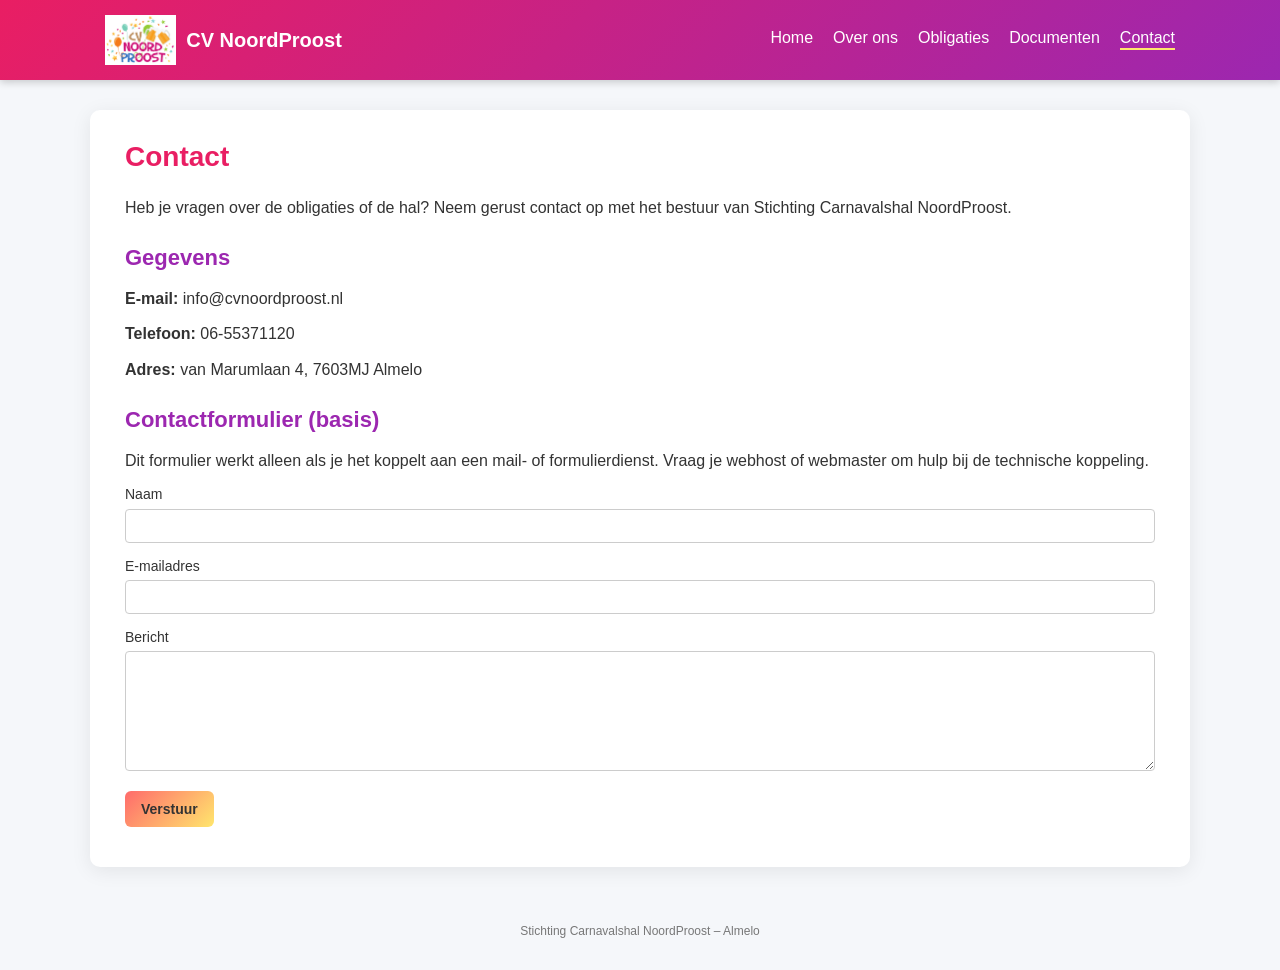
==== contact.html @ 6c17a2ae "Add files via upload" ====
<!DOCTYPE html>
<html lang="nl">
<head>
    <meta charset="UTF-8">
    <title>Contact - CV NoordProost Obligaties</title>
    <link rel="stylesheet" href="style.css">
</head>
<body>
<header>
    <div class="nav-container">
        <div class="logo">
            <img src="logo-groot.jpg" alt="CV NoordProost Logo">
            <span>CV NoordProost</span>
        </div>
        <nav>
            <ul>
                <li><a href="index.html">Home</a></li>
                <li><a href="over.html">Over ons</a></li>
                <li><a href="obligaties.html">Obligaties</a></li>
                <li><a href="documenten.html">Documenten</a></li>
                <li><a href="contact.html" class="active">Contact</a></li>
            </ul>
        </nav>
    </div>
</header>

<div class="main-container">
    <main>
        <h1>Contact</h1>
        <p>Heb je vragen over de obligaties of de hal? Neem gerust contact op met het bestuur van Stichting Carnavalshal NoordProost.</p>

        <h2>Gegevens</h2>
        <p><strong>E-mail:</strong> info@cvnoordproost.nl</p>
        <p><strong>Telefoon:</strong> 06-55371120</p>
        <p><strong>Adres:</strong> van Marumlaan 4, 7603MJ Almelo </p>

        <h2>Contactformulier (basis)</h2>
        <p>Dit formulier werkt alleen als je het koppelt aan een mail- of formulierdienst. Vraag je webhost of webmaster om hulp bij de technische koppeling.</p>

        <form method="post" action="#">
            <div class="form-group">
                <label for="naam">Naam</label>
                <input type="text" id="naam" name="naam">
            </div>
            <div class="form-group">
                <label for="email">E-mailadres</label>
                <input type="email" id="email" name="email">
            </div>
            <div class="form-group">
                <label for="bericht">Bericht</label>
                <textarea id="bericht" name="bericht"></textarea>
            </div>
            <input type="submit" value="Verstuur" class="btn btn-primary">
        </form>
    </main>
</div>

<footer>
    <p>Stichting Carnavalshal NoordProost – Almelo</p>
</footer>
</body>
</html>
---- style.css ----
* {
    margin: 0;
    padding: 0;
    box-sizing: border-box;
}

body {
    font-family: Arial, sans-serif;
    background: #f5f7fa;
    color: #333;
    line-height: 1.6;
}

header {
    background: linear-gradient(135deg, #E91E63 0%, #9C27B0 100%);
    color: white;
    padding: 15px 0;
    box-shadow: 0 2px 8px rgba(0,0,0,0.2);
}

.nav-container {
    max-width: 1100px;
    margin: 0 auto;
    display: flex;
    align-items: center;
    justify-content: space-between;
    padding: 0 15px;
}

.logo {
    display: flex;
    align-items: center;
}

.logo img {
    height: 50px;
    margin-right: 10px;
}

.logo span {
    font-size: 20px;
    font-weight: bold;
}

nav ul {
    list-style: none;
    display: flex;
    gap: 20px;
}

nav a {
    color: white;
    text-decoration: none;
    font-weight: 500;
    padding-bottom: 2px;
}

nav a.active,
nav a:hover {
    border-bottom: 2px solid #FFE66D;
}

.main-container {
    max-width: 1100px;
    margin: 30px auto 40px;
    padding: 0 15px 30px;
    background: white;
    box-shadow: 0 4px 20px rgba(0,0,0,0.08);
    border-radius: 10px;
}

main {
    padding: 25px 20px 10px;
}

h1 {
    font-size: 28px;
    margin-bottom: 15px;
    color: #E91E63;
}

h2 {
    font-size: 22px;
    margin: 20px 0 10px;
    color: #9C27B0;
}

h3 {
    font-size: 18px;
    margin: 15px 0 8px;
}

p {
    margin-bottom: 10px;
}

.highlight {
    background: #fff3cd;
    border-left: 4px solid #ffc107;
    padding: 12px 15px;
    border-radius: 6px;
    margin: 15px 0;
    font-size: 14px;
}

.button-row {
    margin: 20px 0;
    display: flex;
    flex-wrap: wrap;
    gap: 10px;
}

.btn {
    display: inline-block;
    padding: 10px 16px;
    border-radius: 6px;
    text-decoration: none;
    font-weight: 600;
    font-size: 14px;
}

.btn-primary {
    background: linear-gradient(135deg, #FF6B6B 0%, #FFE66D 100%);
    color: #333;
}

.btn-secondary {
    background: #f1f3f5;
    color: #333;
}

ul {
    margin: 5px 0 10px 20px;
}

footer {
    text-align: center;
    font-size: 12px;
    color: #777;
    padding: 15px 0 25px;
}

footer p {
    margin-bottom: 4px;
}

.form-group {
    margin-bottom: 12px;
}

label {
    display: block;
    font-size: 14px;
    margin-bottom: 3px;
}

input[type="text"],
input[type="email"],
textarea {
    width: 100%;
    padding: 8px;
    border-radius: 4px;
    border: 1px solid #ccc;
    font-family: inherit;
    font-size: 14px;
}

textarea {
    min-height: 120px;
}

input[type="submit"] {
    border: none;
    cursor: pointer;
}
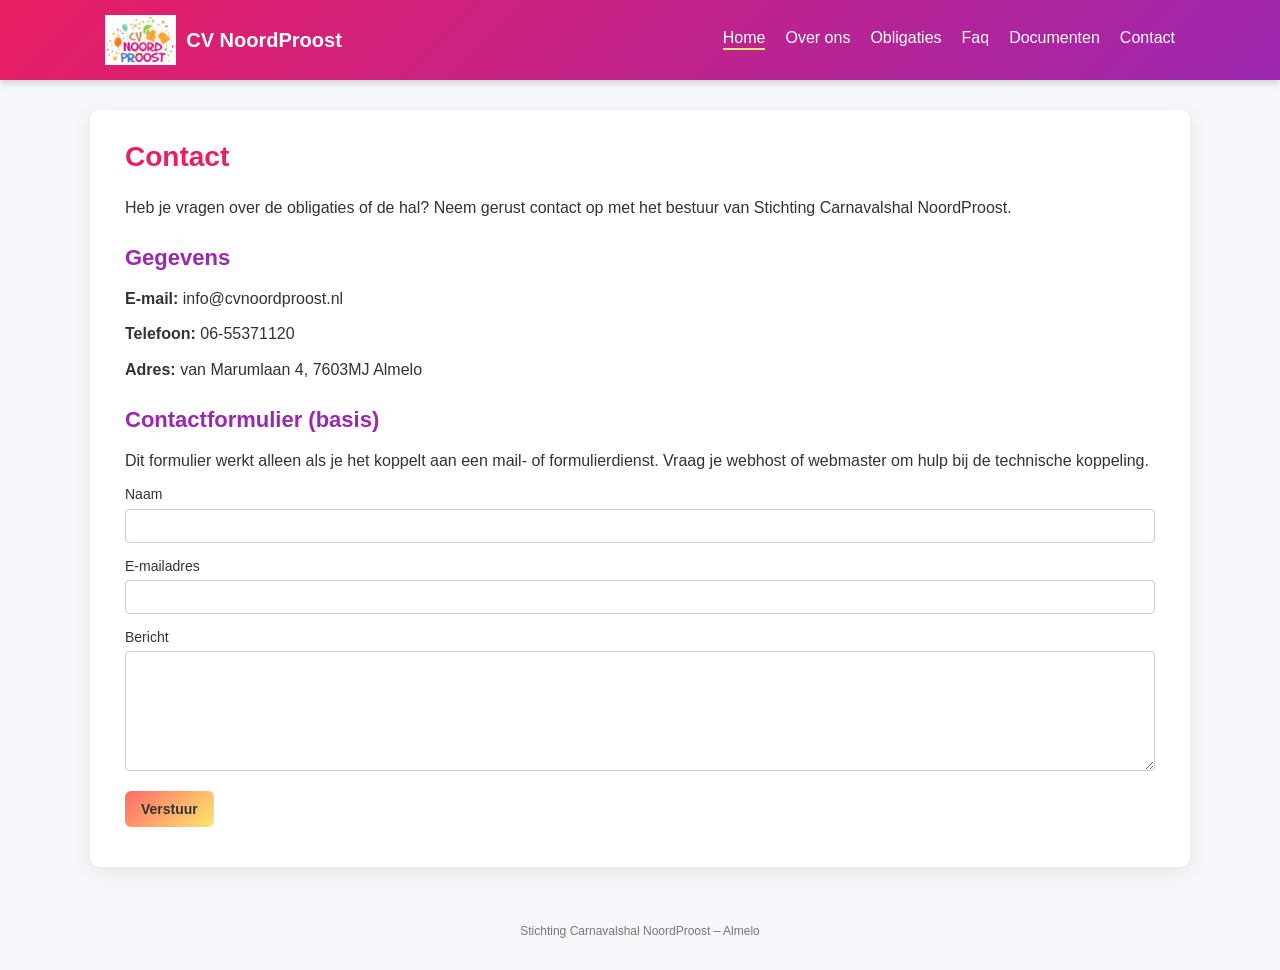
==== commit 3d22e18c: "Update contact.html" ====
--- a/contact.html
+++ b/contact.html
@@ -14,11 +14,12 @@
         </div>
         <nav>
             <ul>
-                <li><a href="index.html">Home</a></li>
+                <li><a href="index.html" class="active">Home</a></li>
                 <li><a href="over.html">Over ons</a></li>
                 <li><a href="obligaties.html">Obligaties</a></li>
+                <li><a href="faq.html">Faq</a></li>
                 <li><a href="documenten.html">Documenten</a></li>
-                <li><a href="contact.html" class="active">Contact</a></li>
+                <li><a href="contact.html">Contact</a></li>
             </ul>
         </nav>
     </div>
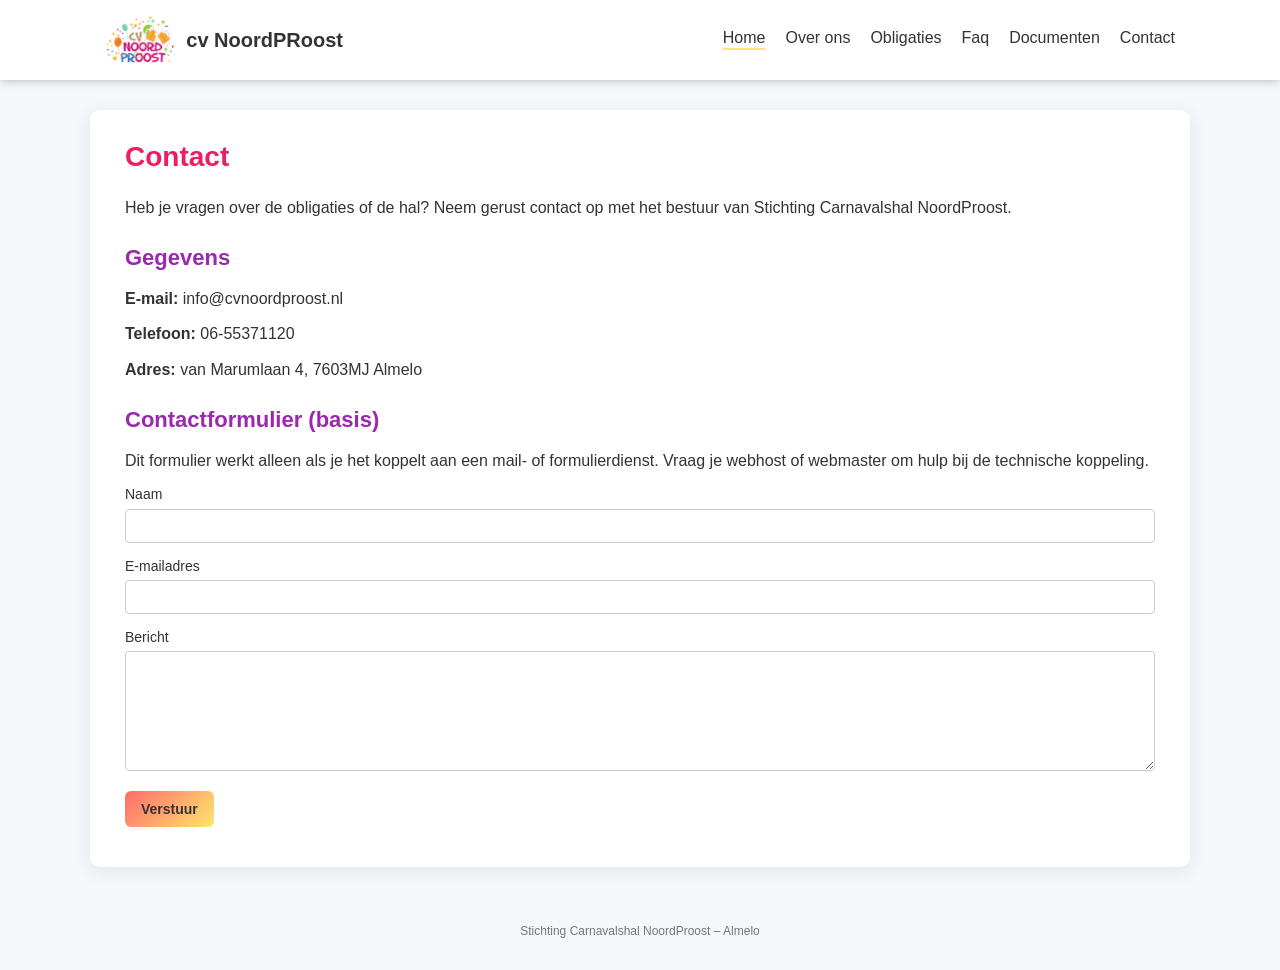
==== commit 050e40d9: "Update contact.html" ====
--- a/contact.html
+++ b/contact.html
@@ -10,7 +10,7 @@
     <div class="nav-container">
         <div class="logo">
             <img src="logo-groot.jpg" alt="CV NoordProost Logo">
-            <span>CV NoordProost</span>
+            <span>cv NoordPRoost</span>
         </div>
         <nav>
             <ul>
--- a/style.css
+++ b/style.css
@@ -12,10 +12,10 @@
 }
 
 header {
-    background: linear-gradient(135deg, #E91E63 0%, #9C27B0 100%);
-    color: white;
-    padding: 15px 0;
-    box-shadow: 0 2px 8px rgba(0,0,0,0.2);
+  background: #ffffff;
+  color: #333;
+  padding: 15px 0;
+  box-shadow: 0 2px 8px rgba(0,0,0,0.2);
 }
 
 .nav-container {
@@ -49,10 +49,10 @@
 }
 
 nav a {
-    color: white;
-    text-decoration: none;
-    font-weight: 500;
-    padding-bottom: 2px;
+  color: #333;
+  text-decoration: none;
+  font-weight: 500;
+  padding-bottom: 2px;
 }
 
 nav a.active,
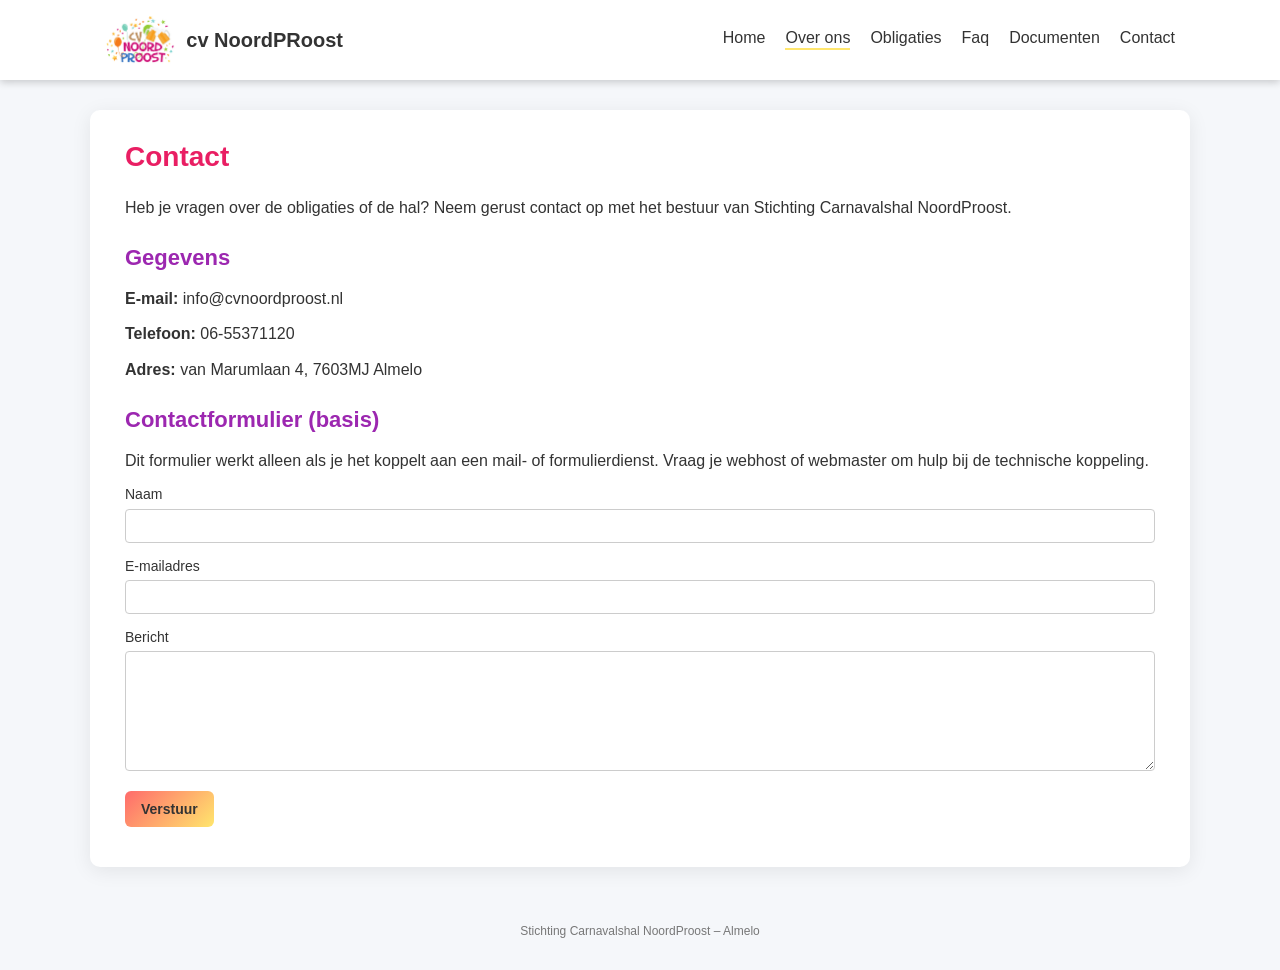
==== commit 146e7f1c: "Update contact.html" ====
--- a/contact.html
+++ b/contact.html
@@ -14,8 +14,8 @@
         </div>
         <nav>
             <ul>
-                <li><a href="index.html" class="active">Home</a></li>
-                <li><a href="over.html">Over ons</a></li>
+                <li><a href="index.html">Home</a></li>
+                <li><a href="over.html" class="active">Over ons</a></li>
                 <li><a href="obligaties.html">Obligaties</a></li>
                 <li><a href="faq.html">Faq</a></li>
                 <li><a href="documenten.html">Documenten</a></li>
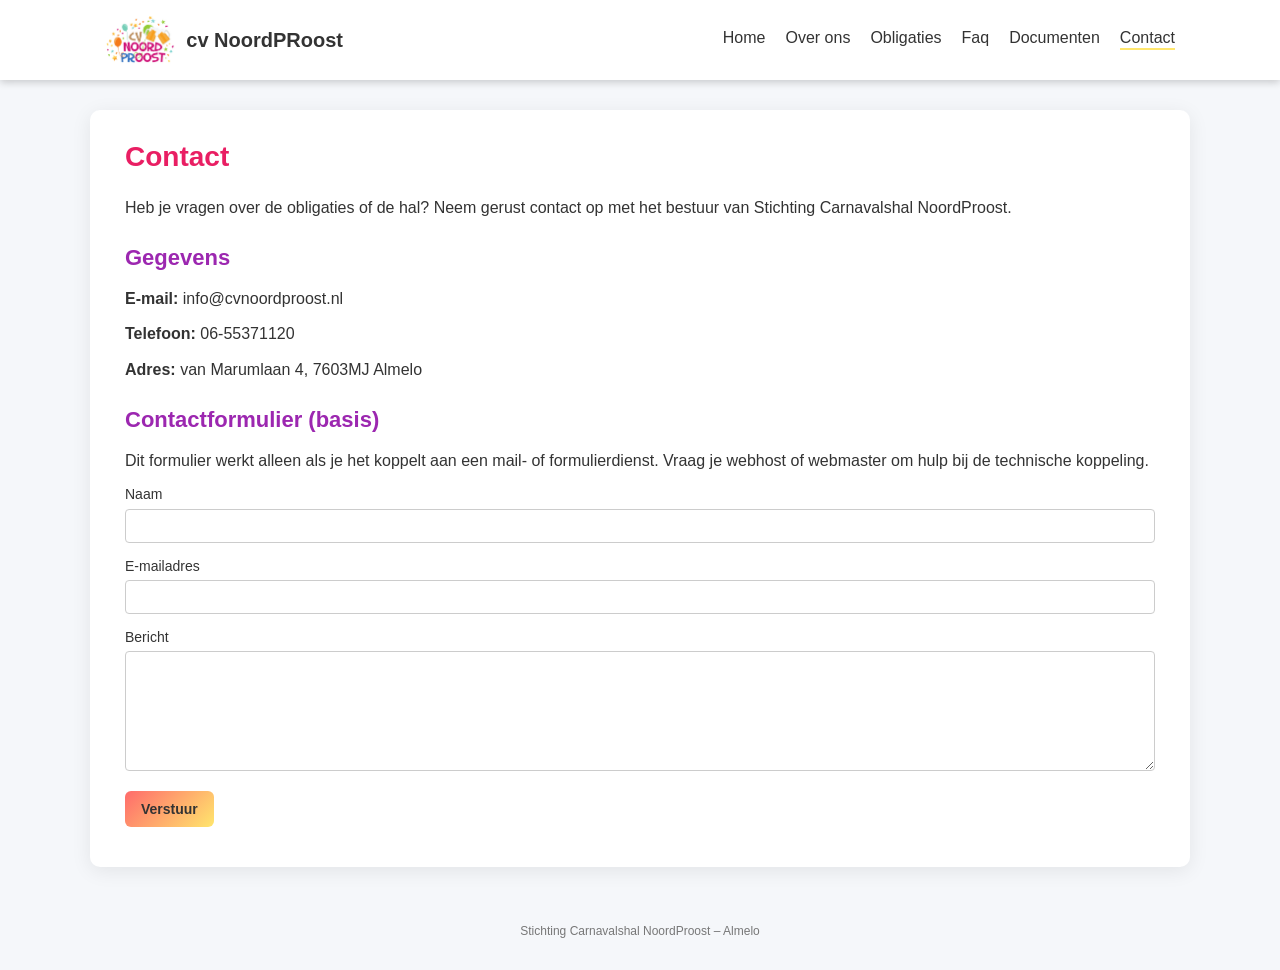
==== commit eeb77f63: "Update contact.html" ====
--- a/contact.html
+++ b/contact.html
@@ -15,11 +15,11 @@
         <nav>
             <ul>
                 <li><a href="index.html">Home</a></li>
-                <li><a href="over.html" class="active">Over ons</a></li>
+                <li><a href="over.html">Over ons</a></li>
                 <li><a href="obligaties.html">Obligaties</a></li>
                 <li><a href="faq.html">Faq</a></li>
                 <li><a href="documenten.html">Documenten</a></li>
-                <li><a href="contact.html">Contact</a></li>
+                <li><a href="contact.html" class="active">Contact</a></li>
             </ul>
         </nav>
     </div>
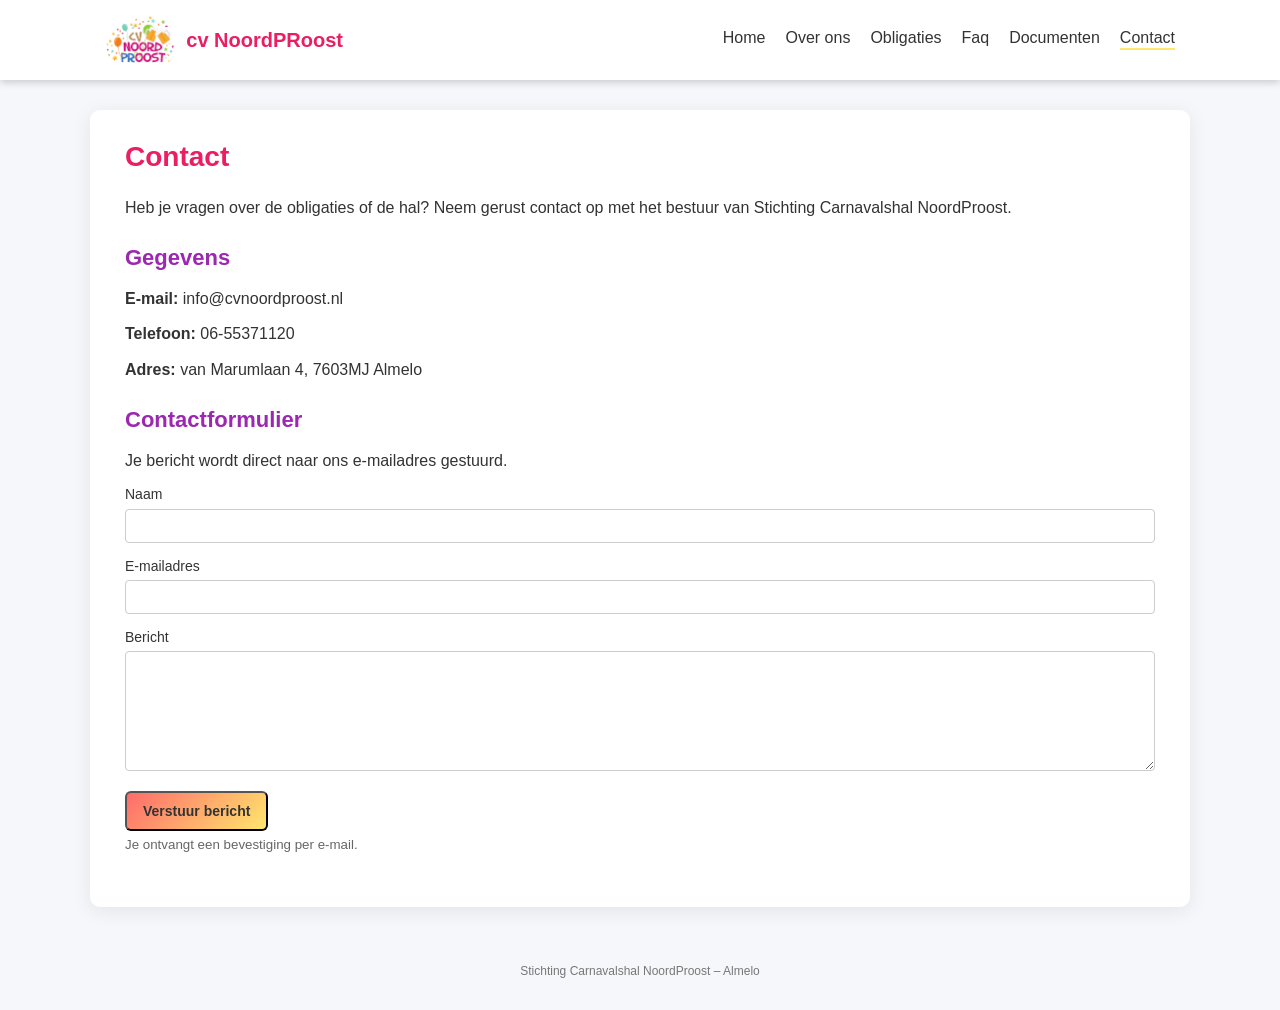
==== commit 5f79534a: "Update contact.html" ====
--- a/contact.html
+++ b/contact.html
@@ -35,24 +35,27 @@
         <p><strong>Telefoon:</strong> 06-55371120</p>
         <p><strong>Adres:</strong> van Marumlaan 4, 7603MJ Almelo </p>
 
-        <h2>Contactformulier (basis)</h2>
-        <p>Dit formulier werkt alleen als je het koppelt aan een mail- of formulierdienst. Vraag je webhost of webmaster om hulp bij de technische koppeling.</p>
+        <h2>Contactformulier</h2>
+        <p>Je bericht wordt direct naar ons e-mailadres gestuurd.</p>
 
-        <form method="post" action="#">
+        <form method="post" action="https://formspree.io/f/xkoqqpjl">
             <div class="form-group">
                 <label for="naam">Naam</label>
-                <input type="text" id="naam" name="naam">
+                <input type="text" id="naam" name="naam" required>
             </div>
             <div class="form-group">
                 <label for="email">E-mailadres</label>
-                <input type="email" id="email" name="email">
+                <input type="email" id="email" name="email" required>
             </div>
             <div class="form-group">
                 <label for="bericht">Bericht</label>
-                <textarea id="bericht" name="bericht"></textarea>
+                <textarea id="bericht" name="bericht" required></textarea>
             </div>
-            <input type="submit" value="Verstuur" class="btn btn-primary">
+            <button type="submit" class="btn btn-primary">Verstuur bericht</button>
         </form>
+
+        <p><small style="color: #666;">Je ontvangt een bevestiging per e-mail.</small></p>
+
     </main>
 </div>
 
--- a/style.css
+++ b/style.css
@@ -13,7 +13,7 @@
 
 header {
   background: #ffffff;
-  color: #333;
+  color: #E91E63;
   padding: 15px 0;
   box-shadow: 0 2px 8px rgba(0,0,0,0.2);
 }
